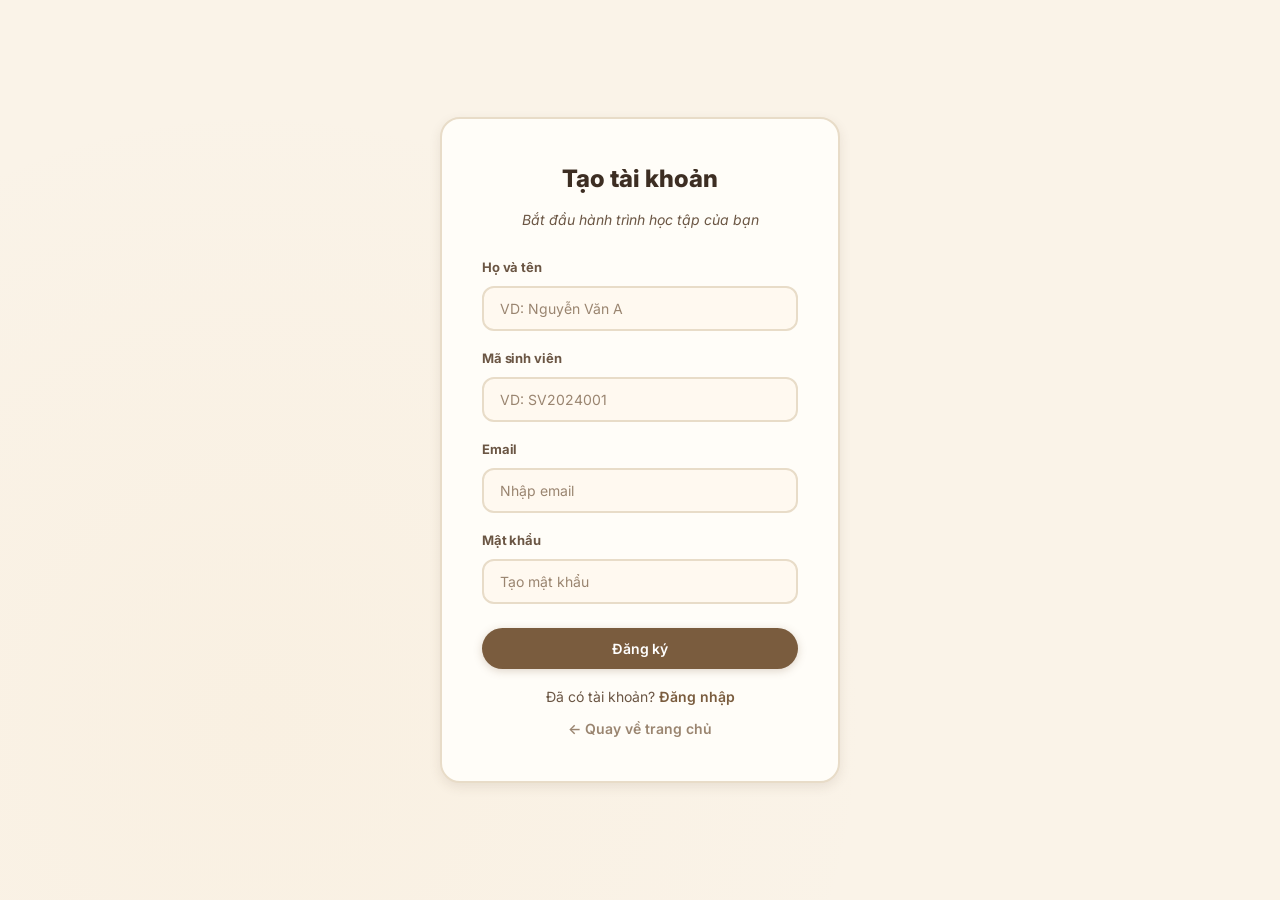
==== frontend/dang-ky.html @ 578aa836 "Hoan thien tinh nang tao nhom, quan ly nhom, thuat toan tuong thich, ky nang va so thich" ====
<!DOCTYPE html>
<html lang="vi">
<head>
    <meta charset="UTF-8">
    <meta name="viewport" content="width=device-width, initial-scale=1.0">
    <title>Đăng ký - StudyGroup</title>
    <link href="https://fonts.googleapis.com/css2?family=Inter:wght@400;500;600;700;800&display=swap" rel="stylesheet">
    <link rel="stylesheet" href="css/main.css">
    <style>
        body { display: flex; align-items: center; justify-content: center; min-height: 100vh; background: var(--bg-main); background-image: radial-gradient(circle at 20% 80%, rgba(232, 185, 109, 0.05) 0%, transparent 50%); }
        .auth-card { background: var(--bg-card); padding: 40px; border-radius: var(--radius-xl); box-shadow: var(--shadow-md); border: 2px solid var(--border-light); width: 100%; max-width: 400px; }
        .auth-title { text-align: center; font-size: 24px; font-weight: 800; color: var(--text-primary); margin-bottom: 8px; }
        .auth-subtitle { text-align: center; color: var(--text-secondary); font-size: 14px; margin-bottom: 24px; font-style: italic; }
        .auth-form { display: flex; flex-direction: column; gap: 16px; }
        .auth-btn { width: 100%; margin-top: 8px; }
        .auth-link { text-align: center; font-size: 14px; color: var(--text-secondary); margin-top: 16px; }
        .auth-link a { color: var(--primary); font-weight: 600; text-decoration: none; }
    </style>
</head>
<body>
    <div class="auth-card">
        <div class="auth-title">Tạo tài khoản</div>
        <div class="auth-subtitle">Bắt đầu hành trình học tập của bạn</div>
        
        <form class="auth-form" id="form-dang-ky">
            <div class="form-group">
                <label class="form-label">Họ và tên</label>
                <input type="text" class="form-input" id="ho-ten" placeholder="VD: Nguyễn Văn A" required>
            </div>
            <div class="form-group">
                <label class="form-label">Mã sinh viên</label>
                <input type="text" class="form-input" id="ma-sinh-vien" placeholder="VD: SV2024001" required>
            </div>
            <div class="form-group">
                <label class="form-label">Email</label>
                <input type="email" class="form-input" id="email" placeholder="Nhập email" required>
            </div>
            <div class="form-group">
                <label class="form-label">Mật khẩu</label>
                <input type="password" class="form-input" id="mat-khau" placeholder="Tạo mật khẩu" required>
            </div>
            <button type="submit" class="btn btn-primary auth-btn" id="btn-submit">Đăng ký</button>
        </form>
        
        <div class="auth-link">
            Đã có tài khoản? <a href="dang-nhap.html">Đăng nhập</a>
        </div>
        <div class="auth-link" style="margin-top: 8px;">
            <a href="index.html" style="color: var(--text-muted);">← Quay về trang chủ</a>
        </div>
    </div>

    <script src="js/main.js"></script>
    <script>
        document.getElementById('form-dang-ky').addEventListener('submit', async (e) => {
            e.preventDefault();
            const btn = document.getElementById('btn-submit');
            
            const payload = {
                ho_ten: document.getElementById('ho-ten').value,
                ma_sinh_vien: document.getElementById('ma-sinh-vien').value,
                email: document.getElementById('email').value,
                mat_khau: document.getElementById('mat-khau').value
            };

            btn.textContent = 'Đang xử lý...';
            btn.disabled = true;

            try {
                const data = await apiCall('/dang-ky', {
                    method: 'POST',
                    body: JSON.stringify(payload)
                });

                if (data.error) {
                    showToast(data.error, 'error');
                } else {
                    showToast('Đăng ký thành công! Đang chuyển hướng...', 'success');
                    setTimeout(() => window.location.href = 'dang-nhap.html', 1500);
                }
            } catch (err) {
                showToast('Lỗi kết nối máy chủ!', 'error');
            } finally {
                btn.textContent = 'Đăng ký';
                btn.disabled = false;
            }
        });
    </script>
</body>
</html>
---- frontend/css/main.css ----
/* =====================================================
   COZY READING NOOK - Tone nâu ấm bên lò sưởi
   ===================================================== */

:root {
    /* BACKGROUND */
    --bg-main: #FAF3E8;
    --bg-card: #FFFDF8;
    --bg-hover: #F2E8DC;
    --bg-subtle: #F5EDE0;
    --bg-warm: #FFF9F0;
    --bg-candle: #FEF4DD;
    
    /* TEXT */
    --text-primary: #3D2E23;
    --text-secondary: #6B5644;
    --text-muted: #9A8570;
    --text-inverse: #FFFFFF;
    
    /* PRIMARY */
    --primary: #7A5C3E;
    --primary-dark: #5C4530;
    --primary-light: #EFE3D3;
    
    /* SECONDARY */
    --secondary: #E8B96D;
    --secondary-dark: #D4A350;
    
    /* PASTEL */
    --pastel-cream-bg: #F5EBD9;
    --pastel-cream-text: #6B5644;
    --pastel-sage-bg: #E3E8D9;
    --pastel-sage-text: #5B6B48;
    --pastel-cinnamon-bg: #F0D9C4;
    --pastel-cinnamon-text: #7A5030;
    --pastel-terracotta-bg: #E8C4A8;
    --pastel-terracotta-text: #6B3D28;
    --pastel-honey-bg: #F8E5B8;
    --pastel-honey-text: #8B6B1F;
    --pastel-rose-bg: #EED4CE;
    --pastel-rose-text: #8B4A40;
    --pastel-mauve-bg: #E0D4DD;
    --pastel-mauve-text: #5B4A5B;
    
    /* BORDERS */
    --border-light: #E8DCC8;
    --border: #D4C4A8;
    --border-dark: #B8A388;
    
    /* SHADOWS */
    --shadow-xs: 0 1px 2px rgba(74, 56, 38, 0.05);
    --shadow-sm: 0 2px 6px rgba(74, 56, 38, 0.08);
    --shadow-md: 0 4px 12px rgba(74, 56, 38, 0.1);
    --shadow-lg: 0 8px 20px rgba(74, 56, 38, 0.12);
    
    /* RADIUS */
    --radius-sm: 8px;
    --radius-md: 12px;
    --radius-lg: 16px;
    --radius-xl: 20px;
    --radius-full: 9999px;
    
    /* SPACING */
    --space-1: 4px;
    --space-2: 8px;
    --space-3: 12px;
    --space-4: 16px;
    --space-5: 20px;
    --space-6: 24px;
    --space-8: 32px;
    --space-10: 40px;
    --space-12: 48px;
    --space-16: 64px;
    
    /* TRANSITIONS */
    --transition-fast: 150ms cubic-bezier(0.4, 0, 0.2, 1);
    --transition-base: 250ms cubic-bezier(0.4, 0, 0.2, 1);
    --transition-slow: 400ms cubic-bezier(0.4, 0, 0.2, 1);
}

/* RESET */
* {
    margin: 0;
    padding: 0;
    box-sizing: border-box;
}

html {
    scroll-behavior: smooth;
}

body {
    font-family: 'Inter', -apple-system, BlinkMacSystemFont, 'Segoe UI', 
                 'Georgia', Roboto, Arial, sans-serif;
    background: var(--bg-main);
    color: var(--text-primary);
    line-height: 1.7;
    font-size: 15px;
    -webkit-font-smoothing: antialiased;
    min-height: 100vh;
    background-image: 
        radial-gradient(circle at 20% 80%, rgba(232, 185, 109, 0.05) 0%, transparent 50%),
        radial-gradient(circle at 80% 20%, rgba(122, 92, 62, 0.04) 0%, transparent 50%);
}

a {
    color: var(--primary);
    text-decoration: none;
    transition: color var(--transition-fast);
}

a:hover {
    color: var(--primary-dark);
}

/* CONTAINER */
.container {
    max-width: 1200px;
    margin: 0 auto;
    padding: 0 24px;
}

/* HEADER */
.header {
    background: rgba(255, 253, 248, 0.92);
    backdrop-filter: blur(12px);
    border-bottom: 2px solid var(--border-light);
    position: sticky;
    top: 0;
    z-index: 100;
    box-shadow: 0 2px 12px rgba(74, 56, 38, 0.04);
}

.header .container {
    display: flex;
    align-items: center;
    justify-content: space-between;
    height: 72px;
}

.logo a {
    display: flex;
    align-items: center;
    gap: 10px;
    font-size: 20px;
    font-weight: 700;
    color: var(--text-primary);
    letter-spacing: -0.02em;
    font-family: 'Georgia', serif;
}

.logo a::before {
    content: "🕯️";
    font-size: 22px;
}

.logo a:hover {
    color: var(--primary);
}

/* NAVIGATION */
.nav {
    display: flex;
    gap: 4px;
    background: var(--bg-subtle);
    padding: 5px;
    border-radius: var(--radius-full);
    border: 1px solid var(--border-light);
}

.nav a {
    padding: 9px 18px;
    color: var(--text-secondary);
    font-weight: 600;
    font-size: 14px;
    border-radius: var(--radius-full);
    transition: all var(--transition-base);
}

.nav a:hover {
    background: var(--bg-card);
    color: var(--text-primary);
}

.nav a.active {
    background: var(--primary);
    color: var(--text-inverse);
    box-shadow: 0 2px 8px rgba(122, 92, 62, 0.3);
}

/* USER MENU */
.user-menu {
    display: flex;
    align-items: center;
    gap: 12px;
    padding: 6px 14px 6px 6px;
    border-radius: var(--radius-full);
    transition: background var(--transition-fast);
    cursor: pointer;
}

.user-menu:hover {
    background: var(--bg-hover);
}

.avatar {
    width: 40px;
    height: 40px;
    border-radius: var(--radius-full);
    object-fit: cover;
    background: var(--bg-hover);
    border: 2px solid var(--bg-card);
    box-shadow: 0 2px 8px rgba(74, 56, 38, 0.1);
}

.user-name {
    font-weight: 600;
    color: var(--text-primary);
    font-size: 14px;
}

/* BUTTONS */
.btn {
    display: inline-flex;
    align-items: center;
    justify-content: center;
    gap: 8px;
    padding: 11px 22px;
    font-size: 14px;
    font-weight: 600;
    font-family: inherit;
    border-radius: var(--radius-full);
    border: 1px solid transparent;
    cursor: pointer;
    transition: all var(--transition-base);
    white-space: nowrap;
    letter-spacing: -0.01em;
}

.btn-primary {
    background: var(--primary);
    color: var(--text-inverse);
    box-shadow: 0 2px 8px rgba(122, 92, 62, 0.25);
}

.btn-primary:hover:not(:disabled) {
    background: var(--primary-dark);
    box-shadow: 0 4px 16px rgba(122, 92, 62, 0.35),
                0 0 24px rgba(245, 216, 154, 0.3);
    transform: translateY(-1px);
}

.btn-secondary {
    background: var(--bg-card);
    color: var(--text-primary);
    border-color: var(--border);
    box-shadow: var(--shadow-xs);
}

.btn-secondary:hover:not(:disabled) {
    background: var(--bg-hover);
    border-color: var(--border-dark);
}

.btn-sm {
    padding: 8px 16px;
    font-size: 13px;
}

/* FORM */
.form-group {
    display: flex;
    flex-direction: column;
    gap: 8px;
}

.form-label {
    font-size: 13px;
    font-weight: 700;
    color: var(--text-secondary);
    letter-spacing: -0.01em;
}

.form-input,
.form-select,
.form-textarea {
    width: 100%;
    padding: 12px 16px;
    font-family: inherit;
    font-size: 14px;
    color: var(--text-primary);
    background: var(--bg-warm);
    border: 2px solid var(--border-light);
    border-radius: var(--radius-md);
    transition: all var(--transition-fast);
    outline: none;
}

.form-input::placeholder,
.form-textarea::placeholder {
    color: var(--text-muted);
}

.form-input:hover,
.form-select:hover,
.form-textarea:hover {
    border-color: var(--border);
}

.form-input:focus,
.form-select:focus,
.form-textarea:focus {
    border-color: var(--primary);
    background: var(--bg-card);
    box-shadow: 0 0 0 4px rgba(122, 92, 62, 0.12),
                0 0 16px rgba(245, 216, 154, 0.2);
}

.form-select {
    cursor: pointer;
    appearance: none;
    background-image: url("data:image/svg+xml,%3Csvg xmlns='http://www.w3.org/2000/svg' width='16' height='16' viewBox='0 0 24 24' fill='none' stroke='%236B5644' stroke-width='2' stroke-linecap='round' stroke-linejoin='round'%3E%3Cpolyline points='6 9 12 15 18 9'%3E%3C/polyline%3E%3C/svg%3E");
    background-repeat: no-repeat;
    background-position: right 14px center;
    padding-right: 42px;
}

/* BADGE */
.badge {
    display: inline-flex;
    align-items: center;
    gap: 5px;
    padding: 5px 12px;
    border-radius: var(--radius-full);
    font-size: 12px;
    font-weight: 600;
    line-height: 1.4;
    letter-spacing: -0.01em;
}

.badge-cream { background: var(--pastel-cream-bg); color: var(--pastel-cream-text); }
.badge-sage { background: var(--pastel-sage-bg); color: var(--pastel-sage-text); }
.badge-cinnamon { background: var(--pastel-cinnamon-bg); color: var(--pastel-cinnamon-text); }
.badge-terracotta { background: var(--pastel-terracotta-bg); color: var(--pastel-terracotta-text); }
.badge-honey { background: var(--pastel-honey-bg); color: var(--pastel-honey-text); }
.badge-rose { background: var(--pastel-rose-bg); color: var(--pastel-rose-text); }
.badge-mauve { background: var(--pastel-mauve-bg); color: var(--pastel-mauve-text); }

/* FOOTER */
.footer {
    background: var(--bg-warm);
    border-top: 2px solid var(--border-light);
    padding: var(--space-6) 0;
    margin-top: var(--space-12);
    text-align: center;
    color: var(--text-muted);
    font-size: 14px;
    font-style: italic;
}

.footer::before {
    content: "🌾 ";
}

/* RESPONSIVE */
@media (max-width: 768px) {
    .container { padding: 0 16px; }
    
    .header .container {
        flex-direction: column;
        height: auto;
        padding: 12px 16px;
        gap: 12px;
    }
    
    .nav {
        width: 100%;
        justify-content: center;
        overflow-x: auto;
    }
    
    .user-name { display: none; }
}
/* =====================================================
   FONT OVERRIDE — Fix lỗi tiếng Việt
   Đảm bảo toàn bộ web dùng Inter (font hỗ trợ tiếng Việt tốt)
   ===================================================== */

*,
*::before,
*::after {
    font-family: 'Inter', -apple-system, BlinkMacSystemFont, 'Segoe UI', 
                 Roboto, 'Helvetica Neue', Arial, sans-serif !important;
}

/* Ngoại lệ: code giữ monospace */
code, pre, kbd, samp {
    font-family: 'Courier New', Consolas, Monaco, monospace !important;
}
/* =====================================================
   TOAST NOTIFICATION (Thông báo nổi)
   ===================================================== */
.toast-container {
    position: fixed;
    top: 24px;
    right: 24px;
    z-index: 9999;
    display: flex;
    flex-direction: column;
    gap: 12px;
}

.toast {
    background: var(--bg-card);
    color: var(--text-primary);
    padding: 16px 20px;
    border-radius: var(--radius-md);
    box-shadow: var(--shadow-md);
    border-left: 4px solid var(--primary);
    font-size: 14px;
    font-weight: 600;
    display: flex;
    align-items: center;
    gap: 12px;
    min-width: 280px;
    animation: slideInRight 0.4s cubic-bezier(0.175, 0.885, 0.32, 1.275) forwards;
    opacity: 0;
    transform: translateX(100%);
}

.toast.success {
    border-left-color: #7A9160; /* Xanh rêu */
    background: #F4F7F2;
    color: #4A5B38;
}

.toast.error {
    border-left-color: #B85045; /* Đỏ gạch */
    background: #FDF4F3;
    color: #8B3A30;
}

.toast.fade-out {
    animation: fadeOutRight 0.3s ease forwards;
}

@keyframes slideInRight {
    to {
        opacity: 1;
        transform: translateX(0);
    }
}

@keyframes fadeOutRight {
    to {
        opacity: 0;
        transform: translateX(100%);
    }
}
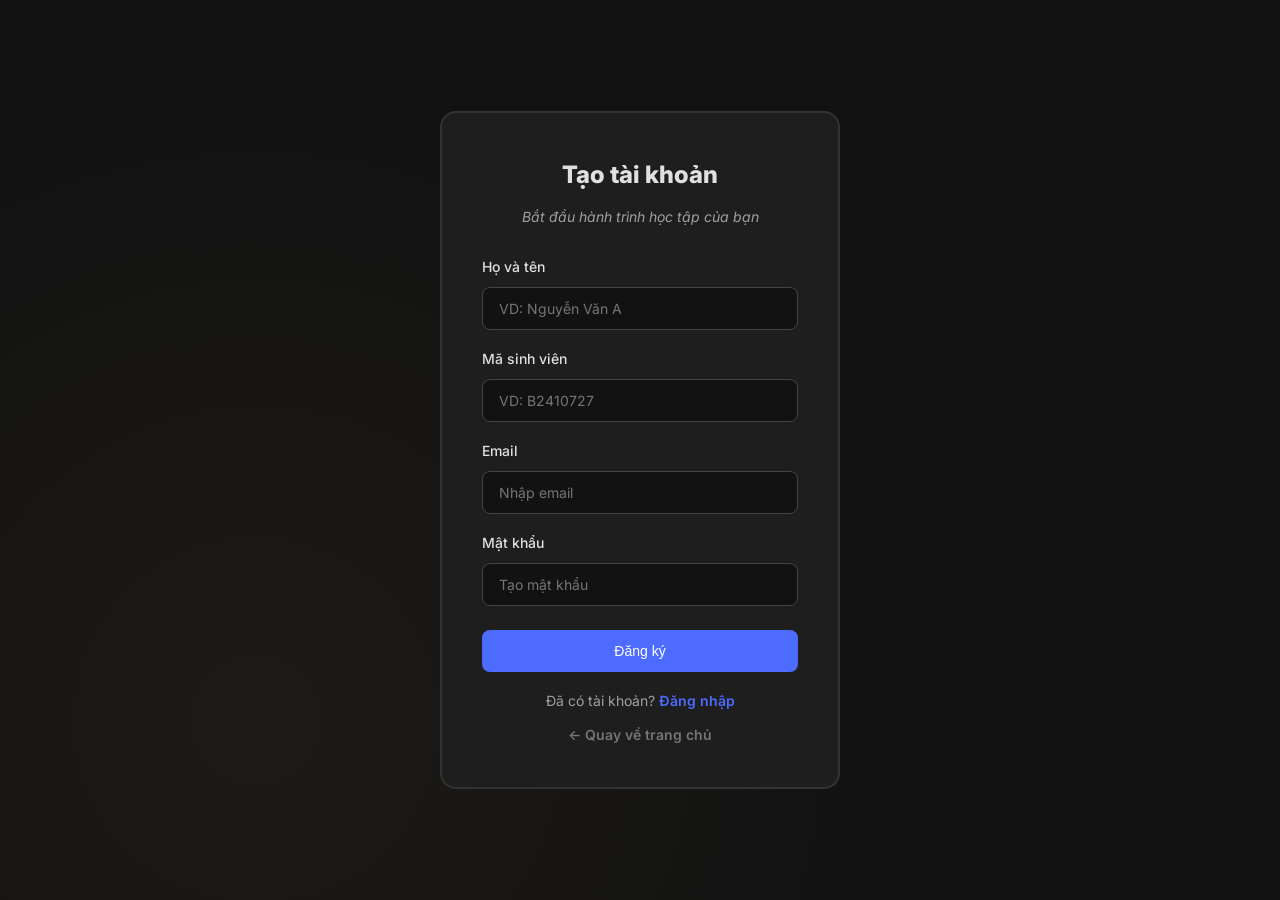
==== commit ed08f006: "Hoàn thiện hệ thống ghép nhóm học tập" ====
--- a/frontend/dang-ky.html
+++ b/frontend/dang-ky.html
@@ -29,7 +29,7 @@
             </div>
             <div class="form-group">
                 <label class="form-label">Mã sinh viên</label>
-                <input type="text" class="form-input" id="ma-sinh-vien" placeholder="VD: SV2024001" required>
+                <input type="text" class="form-input" id="ma-sinh-vien" placeholder="VD: B2410727" required>
             </div>
             <div class="form-group">
                 <label class="form-label">Email</label>
@@ -56,9 +56,15 @@
             e.preventDefault();
             const btn = document.getElementById('btn-submit');
             
+            const mssv = document.getElementById('ma-sinh-vien').value.trim();
+            if (!mssv.startsWith('B')) {
+                showToast('Mã sinh viên phải bắt đầu bằng chữ B!', 'error');
+                return;
+            }
+
             const payload = {
                 ho_ten: document.getElementById('ho-ten').value,
-                ma_sinh_vien: document.getElementById('ma-sinh-vien').value,
+                mssv: mssv, 
                 email: document.getElementById('email').value,
                 mat_khau: document.getElementById('mat-khau').value
             };
@@ -79,7 +85,8 @@
                     setTimeout(() => window.location.href = 'dang-nhap.html', 1500);
                 }
             } catch (err) {
-                showToast('Lỗi kết nối máy chủ!', 'error');
+                // Hiển thị lỗi chi tiết từ API trả về nếu có
+                showToast(err.message || 'Lỗi kết nối máy chủ! Vui lòng kiểm tra lại Server.', 'error');
             } finally {
                 btn.textContent = 'Đăng ký';
                 btn.disabled = false;
--- a/frontend/css/main.css
+++ b/frontend/css/main.css
@@ -1,459 +1,61 @@
-/* =====================================================
-   COZY READING NOOK - Tone nâu ấm bên lò sưởi
-   ===================================================== */
-
 :root {
-    /* BACKGROUND */
-    --bg-main: #FAF3E8;
-    --bg-card: #FFFDF8;
-    --bg-hover: #F2E8DC;
-    --bg-subtle: #F5EDE0;
-    --bg-warm: #FFF9F0;
-    --bg-candle: #FEF4DD;
-    
-    /* TEXT */
-    --text-primary: #3D2E23;
-    --text-secondary: #6B5644;
-    --text-muted: #9A8570;
-    --text-inverse: #FFFFFF;
-    
-    /* PRIMARY */
-    --primary: #7A5C3E;
-    --primary-dark: #5C4530;
-    --primary-light: #EFE3D3;
-    
-    /* SECONDARY */
-    --secondary: #E8B96D;
-    --secondary-dark: #D4A350;
-    
-    /* PASTEL */
-    --pastel-cream-bg: #F5EBD9;
-    --pastel-cream-text: #6B5644;
-    --pastel-sage-bg: #E3E8D9;
-    --pastel-sage-text: #5B6B48;
-    --pastel-cinnamon-bg: #F0D9C4;
-    --pastel-cinnamon-text: #7A5030;
-    --pastel-terracotta-bg: #E8C4A8;
-    --pastel-terracotta-text: #6B3D28;
-    --pastel-honey-bg: #F8E5B8;
-    --pastel-honey-text: #8B6B1F;
-    --pastel-rose-bg: #EED4CE;
-    --pastel-rose-text: #8B4A40;
-    --pastel-mauve-bg: #E0D4DD;
-    --pastel-mauve-text: #5B4A5B;
-    
-    /* BORDERS */
-    --border-light: #E8DCC8;
-    --border: #D4C4A8;
-    --border-dark: #B8A388;
-    
-    /* SHADOWS */
-    --shadow-xs: 0 1px 2px rgba(74, 56, 38, 0.05);
-    --shadow-sm: 0 2px 6px rgba(74, 56, 38, 0.08);
-    --shadow-md: 0 4px 12px rgba(74, 56, 38, 0.1);
-    --shadow-lg: 0 8px 20px rgba(74, 56, 38, 0.12);
-    
-    /* RADIUS */
-    --radius-sm: 8px;
-    --radius-md: 12px;
-    --radius-lg: 16px;
-    --radius-xl: 20px;
-    --radius-full: 9999px;
-    
-    /* SPACING */
-    --space-1: 4px;
-    --space-2: 8px;
-    --space-3: 12px;
-    --space-4: 16px;
-    --space-5: 20px;
-    --space-6: 24px;
-    --space-8: 32px;
-    --space-10: 40px;
-    --space-12: 48px;
-    --space-16: 64px;
-    
-    /* TRANSITIONS */
-    --transition-fast: 150ms cubic-bezier(0.4, 0, 0.2, 1);
-    --transition-base: 250ms cubic-bezier(0.4, 0, 0.2, 1);
-    --transition-slow: 400ms cubic-bezier(0.4, 0, 0.2, 1);
+    --bg-main: #121212; --bg-card: #1E1E1E; --bg-hover: #2C2C2C; --bg-subtle: #333333;
+    --text-primary: #E0E0E0; --text-secondary: #A0A0A0; --text-muted: #757575; --text-inverse: #FFFFFF;
+    --primary: #4D6BFE; --primary-dark: #3B53D9; --primary-light: rgba(77, 107, 254, 0.15);
+    --secondary: #10B981; --border-light: #333333; --border: #444444;
+    --radius-md: 8px; --radius-lg: 12px; --radius-xl: 16px; --radius-full: 9999px;
+    --transition-base: 250ms ease-in-out;
+    --space-1: 4px; --space-2: 8px; --space-3: 12px; --space-4: 16px; --space-5: 20px; --space-6: 24px; --space-8: 32px; --space-10: 40px; --space-12: 48px;
 }
-
-/* RESET */
-* {
-    margin: 0;
-    padding: 0;
-    box-sizing: border-box;
-}
-
-html {
-    scroll-behavior: smooth;
-}
-
-body {
-    font-family: 'Inter', -apple-system, BlinkMacSystemFont, 'Segoe UI', 
-                 'Georgia', Roboto, Arial, sans-serif;
-    background: var(--bg-main);
-    color: var(--text-primary);
-    line-height: 1.7;
-    font-size: 15px;
-    -webkit-font-smoothing: antialiased;
-    min-height: 100vh;
-    background-image: 
-        radial-gradient(circle at 20% 80%, rgba(232, 185, 109, 0.05) 0%, transparent 50%),
-        radial-gradient(circle at 80% 20%, rgba(122, 92, 62, 0.04) 0%, transparent 50%);
-}
-
-a {
-    color: var(--primary);
-    text-decoration: none;
-    transition: color var(--transition-fast);
-}
-
-a:hover {
-    color: var(--primary-dark);
-}
-
-/* CONTAINER */
-.container {
-    max-width: 1200px;
-    margin: 0 auto;
-    padding: 0 24px;
-}
+* { margin: 0; padding: 0; box-sizing: border-box; }
+body { font-family: 'Inter', -apple-system, sans-serif; background: var(--bg-main); color: var(--text-primary); line-height: 1.8; font-size: 15px; -webkit-font-smoothing: antialiased; }
+a { color: var(--primary); text-decoration: none; }
+.container { max-width: 1200px; margin: 0 auto; padding: 0 24px; }
 
 /* HEADER */
-.header {
-    background: rgba(255, 253, 248, 0.92);
-    backdrop-filter: blur(12px);
-    border-bottom: 2px solid var(--border-light);
-    position: sticky;
-    top: 0;
-    z-index: 100;
-    box-shadow: 0 2px 12px rgba(74, 56, 38, 0.04);
-}
-
-.header .container {
-    display: flex;
-    align-items: center;
-    justify-content: space-between;
-    height: 72px;
-}
-
-.logo a {
-    display: flex;
-    align-items: center;
-    gap: 10px;
-    font-size: 20px;
-    font-weight: 700;
-    color: var(--text-primary);
-    letter-spacing: -0.02em;
-    font-family: 'Georgia', serif;
-}
-
-.logo a::before {
-    content: "🕯️";
-    font-size: 22px;
-}
-
-.logo a:hover {
-    color: var(--primary);
-}
-
-/* NAVIGATION */
-.nav {
-    display: flex;
-    gap: 4px;
-    background: var(--bg-subtle);
-    padding: 5px;
-    border-radius: var(--radius-full);
-    border: 1px solid var(--border-light);
-}
-
-.nav a {
-    padding: 9px 18px;
-    color: var(--text-secondary);
-    font-weight: 600;
-    font-size: 14px;
-    border-radius: var(--radius-full);
-    transition: all var(--transition-base);
-}
-
-.nav a:hover {
-    background: var(--bg-card);
-    color: var(--text-primary);
-}
-
-.nav a.active {
-    background: var(--primary);
-    color: var(--text-inverse);
-    box-shadow: 0 2px 8px rgba(122, 92, 62, 0.3);
-}
-
-/* USER MENU */
-.user-menu {
-    display: flex;
-    align-items: center;
-    gap: 12px;
-    padding: 6px 14px 6px 6px;
-    border-radius: var(--radius-full);
-    transition: background var(--transition-fast);
-    cursor: pointer;
-}
-
-.user-menu:hover {
-    background: var(--bg-hover);
-}
-
-.avatar {
-    width: 40px;
-    height: 40px;
-    border-radius: var(--radius-full);
-    object-fit: cover;
-    background: var(--bg-hover);
-    border: 2px solid var(--bg-card);
-    box-shadow: 0 2px 8px rgba(74, 56, 38, 0.1);
-}
-
-.user-name {
-    font-weight: 600;
-    color: var(--text-primary);
-    font-size: 14px;
-}
+.header { background: rgba(18, 18, 18, 0.85); backdrop-filter: blur(12px); border-bottom: 1px solid var(--border-light); position: sticky; top: 0; z-index: 100; }
+.header .container { display: flex; align-items: center; justify-content: space-between; height: 72px; }
+.logo a { font-size: 22px; font-weight: 700; color: var(--text-primary); }
+.nav { display: flex; gap: 6px; background: var(--bg-card); padding: 6px; border-radius: var(--radius-lg); border: 1px solid var(--border-light); }
+.nav a { padding: 8px 20px; color: var(--text-secondary); font-weight: 500; font-size: 14px; border-radius: var(--radius-md); }
+.nav a.active { background: var(--primary-light); color: #7B93FF; font-weight: 600; }
+.user-menu { display: flex; align-items: center; gap: 12px; padding: 6px 16px 6px 6px; border-radius: var(--radius-full); border: 1px solid var(--border-light); background: var(--bg-card); cursor: pointer; }
+.avatar { width: 36px; height: 36px; border-radius: var(--radius-full); object-fit: cover; }
 
 /* BUTTONS */
-.btn {
-    display: inline-flex;
-    align-items: center;
-    justify-content: center;
-    gap: 8px;
-    padding: 11px 22px;
-    font-size: 14px;
-    font-weight: 600;
-    font-family: inherit;
-    border-radius: var(--radius-full);
-    border: 1px solid transparent;
-    cursor: pointer;
-    transition: all var(--transition-base);
-    white-space: nowrap;
-    letter-spacing: -0.01em;
-}
-
-.btn-primary {
-    background: var(--primary);
-    color: var(--text-inverse);
-    box-shadow: 0 2px 8px rgba(122, 92, 62, 0.25);
-}
-
-.btn-primary:hover:not(:disabled) {
-    background: var(--primary-dark);
-    box-shadow: 0 4px 16px rgba(122, 92, 62, 0.35),
-                0 0 24px rgba(245, 216, 154, 0.3);
-    transform: translateY(-1px);
-}
-
-.btn-secondary {
-    background: var(--bg-card);
-    color: var(--text-primary);
-    border-color: var(--border);
-    box-shadow: var(--shadow-xs);
-}
-
-.btn-secondary:hover:not(:disabled) {
-    background: var(--bg-hover);
-    border-color: var(--border-dark);
-}
-
-.btn-sm {
-    padding: 8px 16px;
-    font-size: 13px;
-}
+.btn { display: inline-flex; align-items: center; justify-content: center; gap: 8px; padding: 12px 24px; font-size: 14px; font-weight: 500; border-radius: var(--radius-md); border: 1px solid transparent; cursor: pointer; transition: all var(--transition-base); }
+.btn-primary { background: var(--primary); color: var(--text-inverse); }
+.btn-primary:hover { background: var(--primary-dark); }
+.btn-secondary { background: var(--bg-card); color: var(--text-primary); border-color: var(--border); }
+.btn-secondary:hover { background: var(--bg-hover); }
+.btn-sm { padding: 8px 16px; font-size: 13px; }
 
 /* FORM */
-.form-group {
-    display: flex;
-    flex-direction: column;
-    gap: 8px;
-}
-
-.form-label {
-    font-size: 13px;
-    font-weight: 700;
-    color: var(--text-secondary);
-    letter-spacing: -0.01em;
-}
-
-.form-input,
-.form-select,
-.form-textarea {
-    width: 100%;
-    padding: 12px 16px;
-    font-family: inherit;
-    font-size: 14px;
-    color: var(--text-primary);
-    background: var(--bg-warm);
-    border: 2px solid var(--border-light);
-    border-radius: var(--radius-md);
-    transition: all var(--transition-fast);
-    outline: none;
-}
-
-.form-input::placeholder,
-.form-textarea::placeholder {
-    color: var(--text-muted);
-}
-
-.form-input:hover,
-.form-select:hover,
-.form-textarea:hover {
-    border-color: var(--border);
-}
-
-.form-input:focus,
-.form-select:focus,
-.form-textarea:focus {
-    border-color: var(--primary);
-    background: var(--bg-card);
-    box-shadow: 0 0 0 4px rgba(122, 92, 62, 0.12),
-                0 0 16px rgba(245, 216, 154, 0.2);
-}
-
-.form-select {
-    cursor: pointer;
-    appearance: none;
-    background-image: url("data:image/svg+xml,%3Csvg xmlns='http://www.w3.org/2000/svg' width='16' height='16' viewBox='0 0 24 24' fill='none' stroke='%236B5644' stroke-width='2' stroke-linecap='round' stroke-linejoin='round'%3E%3Cpolyline points='6 9 12 15 18 9'%3E%3C/polyline%3E%3C/svg%3E");
-    background-repeat: no-repeat;
-    background-position: right 14px center;
-    padding-right: 42px;
-}
-
-/* BADGE */
-.badge {
-    display: inline-flex;
-    align-items: center;
-    gap: 5px;
-    padding: 5px 12px;
-    border-radius: var(--radius-full);
-    font-size: 12px;
-    font-weight: 600;
-    line-height: 1.4;
-    letter-spacing: -0.01em;
-}
-
-.badge-cream { background: var(--pastel-cream-bg); color: var(--pastel-cream-text); }
-.badge-sage { background: var(--pastel-sage-bg); color: var(--pastel-sage-text); }
-.badge-cinnamon { background: var(--pastel-cinnamon-bg); color: var(--pastel-cinnamon-text); }
-.badge-terracotta { background: var(--pastel-terracotta-bg); color: var(--pastel-terracotta-text); }
-.badge-honey { background: var(--pastel-honey-bg); color: var(--pastel-honey-text); }
-.badge-rose { background: var(--pastel-rose-bg); color: var(--pastel-rose-text); }
-.badge-mauve { background: var(--pastel-mauve-bg); color: var(--pastel-mauve-text); }
+.form-group { display: flex; flex-direction: column; gap: 8px; }
+.form-label { font-size: 14px; font-weight: 500; }
+.form-input, .form-select, .form-textarea { width: 100%; padding: 12px 16px; font-family: inherit; font-size: 14px; color: var(--text-primary); background: var(--bg-main); border: 1px solid var(--border); border-radius: var(--radius-md); outline: none; }
+.form-input:focus { border-color: var(--primary); }
 
 /* FOOTER */
-.footer {
-    background: var(--bg-warm);
-    border-top: 2px solid var(--border-light);
-    padding: var(--space-6) 0;
-    margin-top: var(--space-12);
-    text-align: center;
-    color: var(--text-muted);
-    font-size: 14px;
-    font-style: italic;
-}
+.footer { border-top: 1px solid var(--border-light); padding: 32px 0; margin-top: 56px; text-align: center; color: var(--text-muted); font-size: 14px; }
 
-.footer::before {
-    content: "🌾 ";
-}
+/* TOAST */
+.toast-container { position: fixed; top: 24px; right: 24px; z-index: 9999; display: flex; flex-direction: column; gap: 12px; }
+.toast { background: var(--bg-card); color: var(--text-primary); padding: 16px 20px; border-radius: var(--radius-md); border-left: 4px solid var(--primary); font-size: 14px; font-weight: 500; display: flex; align-items: center; gap: 10px; min-width: 280px; animation: slideInRight 0.3s ease forwards; }
+@keyframes slideInRight { from { transform: translateX(100%); opacity: 0; } to { transform: translateX(0); opacity: 1; } }
 
-/* RESPONSIVE */
-@media (max-width: 768px) {
-    .container { padding: 0 16px; }
-    
-    .header .container {
-        flex-direction: column;
-        height: auto;
-        padding: 12px 16px;
-        gap: 12px;
-    }
-    
-    .nav {
-        width: 100%;
-        justify-content: center;
-        overflow-x: auto;
-    }
-    
-    .user-name { display: none; }
-}
 /* =====================================================
-   FONT OVERRIDE — Fix lỗi tiếng Việt
-   Đảm bảo toàn bộ web dùng Inter (font hỗ trợ tiếng Việt tốt)
+   STANDARD MODAL
    ===================================================== */
-
-*,
-*::before,
-*::after {
-    font-family: 'Inter', -apple-system, BlinkMacSystemFont, 'Segoe UI', 
-                 Roboto, 'Helvetica Neue', Arial, sans-serif !important;
-}
-
-/* Ngoại lệ: code giữ monospace */
-code, pre, kbd, samp {
-    font-family: 'Courier New', Consolas, Monaco, monospace !important;
-}
-/* =====================================================
-   TOAST NOTIFICATION (Thông báo nổi)
-   ===================================================== */
-.toast-container {
-    position: fixed;
-    top: 24px;
-    right: 24px;
-    z-index: 9999;
-    display: flex;
-    flex-direction: column;
-    gap: 12px;
-}
-
-.toast {
-    background: var(--bg-card);
-    color: var(--text-primary);
-    padding: 16px 20px;
-    border-radius: var(--radius-md);
-    box-shadow: var(--shadow-md);
-    border-left: 4px solid var(--primary);
-    font-size: 14px;
-    font-weight: 600;
-    display: flex;
-    align-items: center;
-    gap: 12px;
-    min-width: 280px;
-    animation: slideInRight 0.4s cubic-bezier(0.175, 0.885, 0.32, 1.275) forwards;
-    opacity: 0;
-    transform: translateX(100%);
-}
-
-.toast.success {
-    border-left-color: #7A9160; /* Xanh rêu */
-    background: #F4F7F2;
-    color: #4A5B38;
-}
-
-.toast.error {
-    border-left-color: #B85045; /* Đỏ gạch */
-    background: #FDF4F3;
-    color: #8B3A30;
-}
-
-.toast.fade-out {
-    animation: fadeOutRight 0.3s ease forwards;
-}
-
-@keyframes slideInRight {
-    to {
-        opacity: 1;
-        transform: translateX(0);
-    }
-}
-
-@keyframes fadeOutRight {
-    to {
-        opacity: 0;
-        transform: translateX(100%);
-    }
-}+.modal-overlay { position: fixed; inset: 0; background: rgba(0, 0, 0, 0.75); backdrop-filter: blur(6px); z-index: 1000; display: flex; align-items: center; justify-content: center; padding: 20px; }
+.modal-container { background: var(--bg-card); border: 1px solid var(--border-light); border-radius: var(--radius-xl); width: 100%; max-width: 600px; max-height: 90vh; display: flex; flex-direction: column; box-shadow: 0 20px 40px rgba(0,0,0,0.5); animation: modalFadeIn 0.3s ease; }
+@keyframes modalFadeIn { from { opacity: 0; transform: translateY(20px) scale(0.95); } to { opacity: 1; transform: translateY(0) scale(1); } }
+.modal-header { padding: 24px; border-bottom: 1px solid var(--border-light); display: flex; justify-content: space-between; align-items: flex-start; }
+.modal-header h2 { font-size: 22px; font-weight: 700; color: var(--text-primary); margin-bottom: 6px; }
+.modal-subtitle { font-size: 14px; color: var(--primary); font-weight: 500; }
+.modal-close { background: transparent; border: none; color: var(--text-secondary); font-size: 24px; cursor: pointer; line-height: 1; transition: color 0.2s; }
+.modal-close:hover { color: var(--text-primary); }
+.modal-body { padding: 24px; overflow-y: auto; display: flex; flex-direction: column; gap: 24px; }
+.modal-section h3 { font-size: 14px; color: var(--text-secondary); text-transform: uppercase; margin-bottom: 8px; letter-spacing: 0.05em; font-weight: 600; }
+.modal-section p { font-size: 15px; color: var(--text-primary); line-height: 1.7; }
+.modal-footer { padding: 20px 24px; border-top: 1px solid var(--border-light); display: flex; justify-content: flex-end; gap: 12px; background: var(--bg-main); border-bottom-left-radius: var(--radius-xl); border-bottom-right-radius: var(--radius-xl); }
